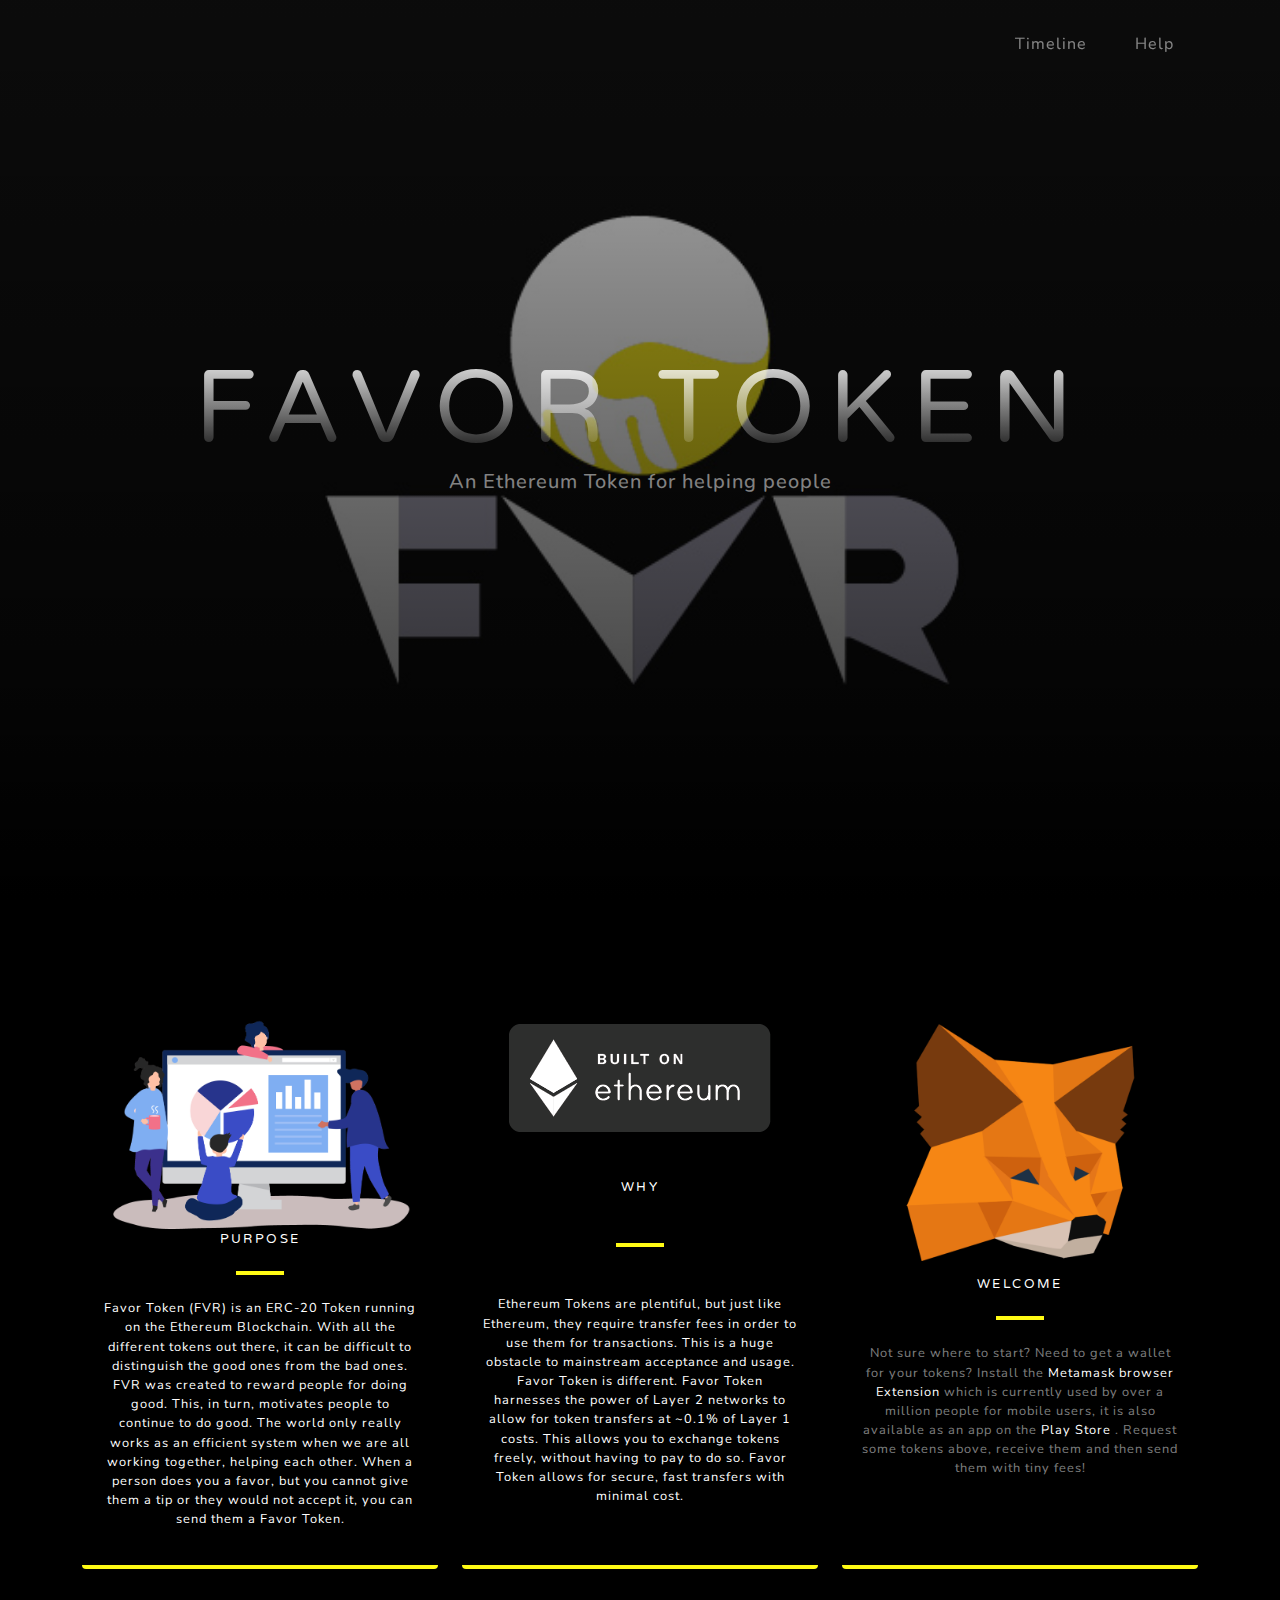
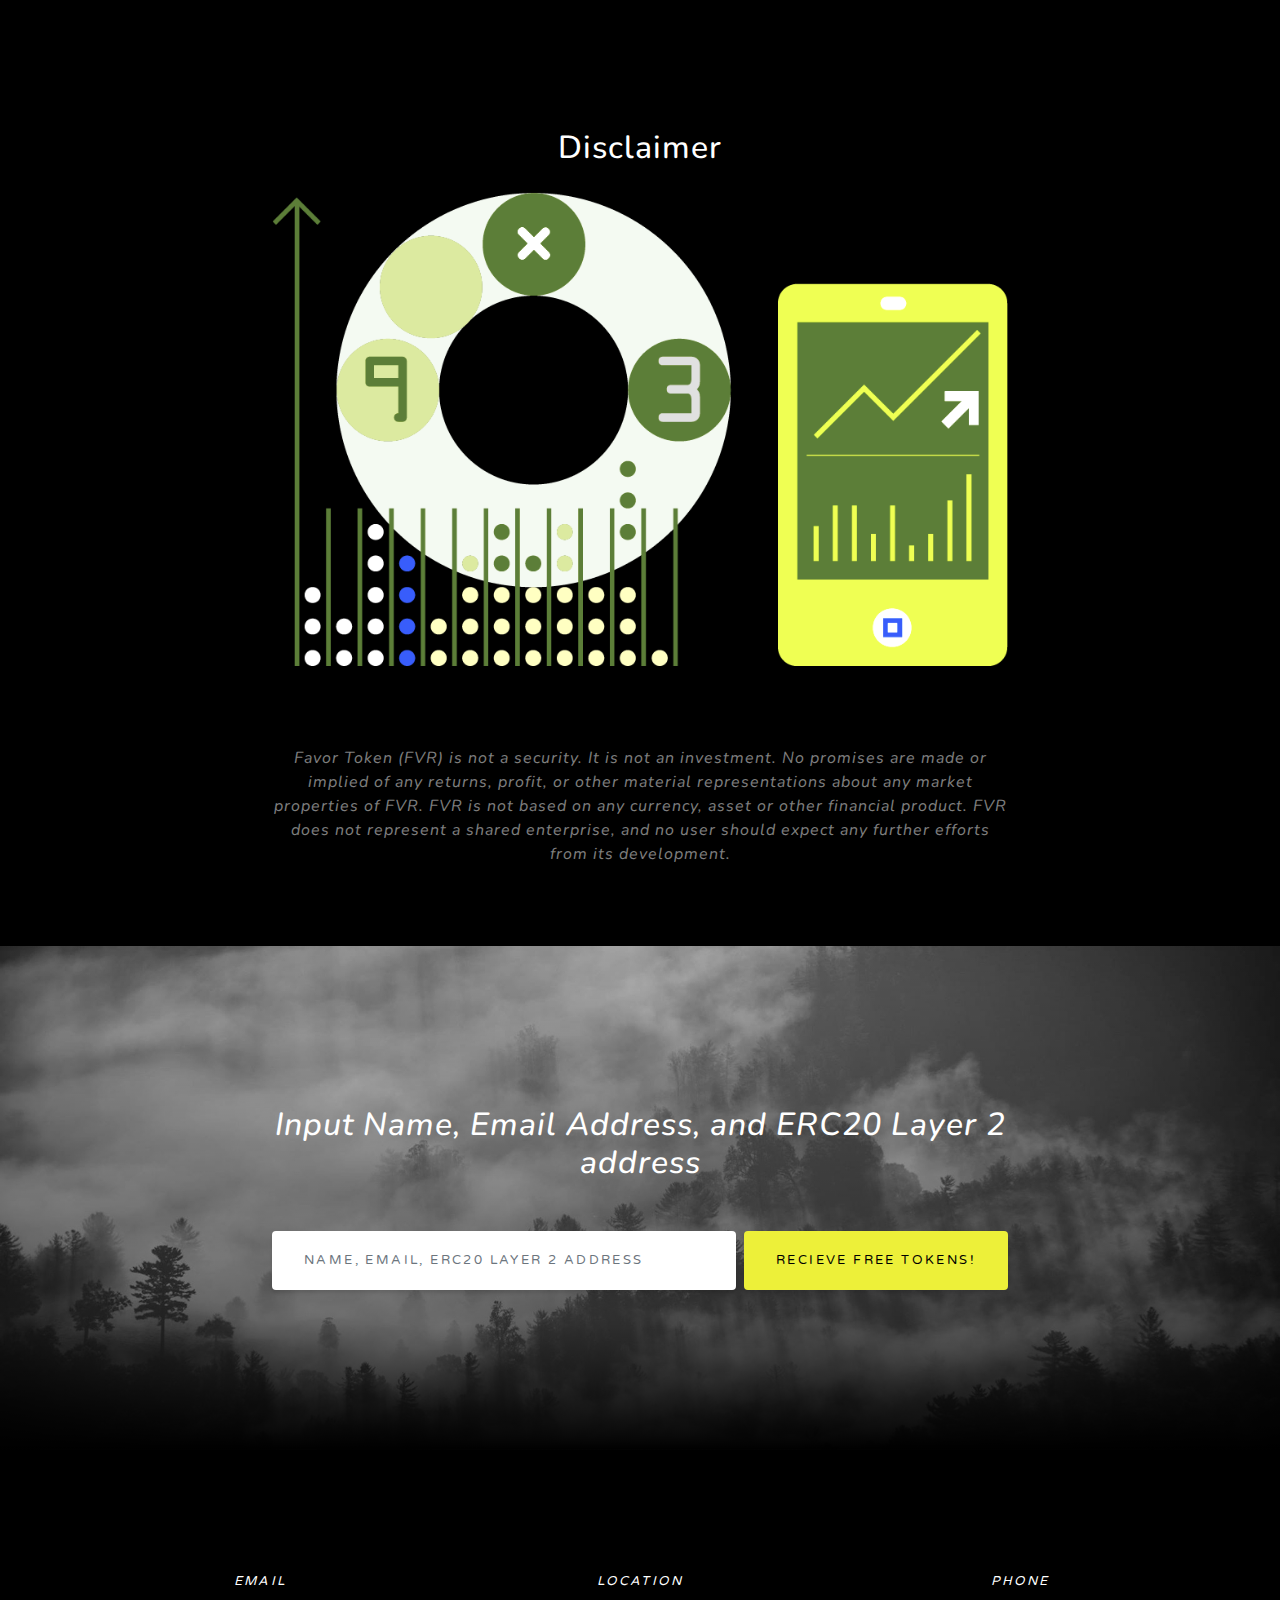
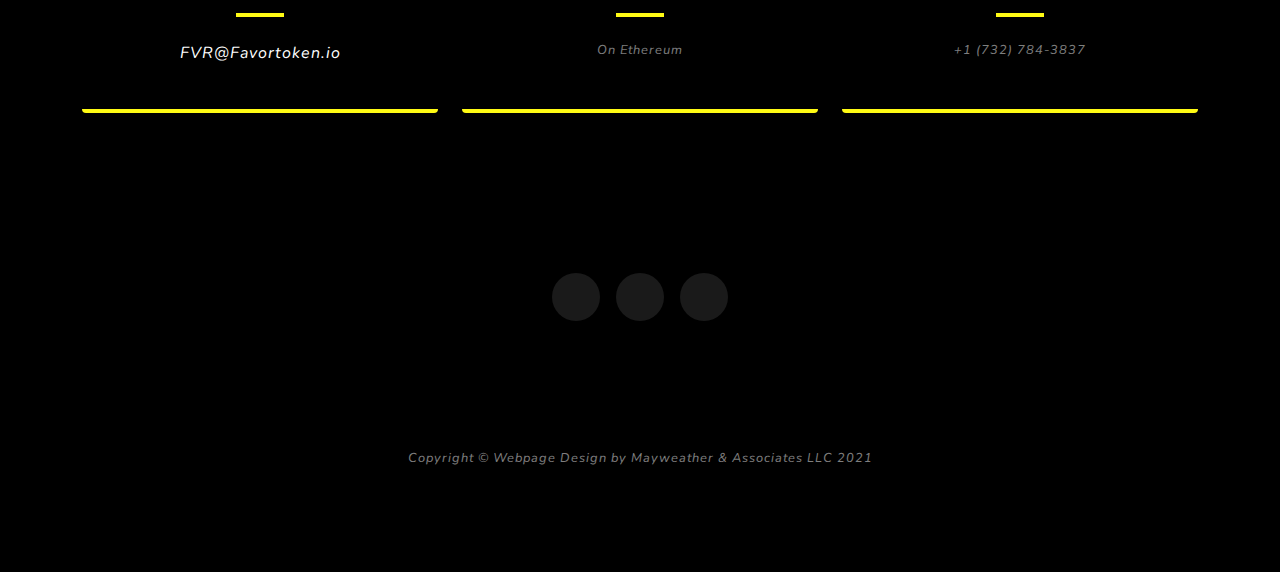
==== index.html @ 558a30d9 "Add files via upload" ====
<!DOCTYPE html>
<html lang="en">
    <head>
        <meta charset="utf-8" />
        <meta name="viewport" content="width=device-width, initial-scale=1, shrink-to-fit=no" />
        <meta name="description" content="" />
        <meta name="author" content="" />
        <title> Favor Token</title>
        <link rel="icon" type="image/x-icon" href="../pics/pics/fvr.jpg" />
        <!-- Font Awesome icons (free version)-->
        <script src="https://use.fontawesome.com/releases/v5.13.0/js/all.js" crossorigin="anonymous"></script>
        <!-- Google fonts-->
        <link href="https://fonts.googleapis.com/css?family=Varela+Round" rel="stylesheet" />
        <link href="https://fonts.googleapis.com/css?family=Nunito:200,200i,300,300i,400,400i,600,600i,700,700i,800,800i,900,900i" rel="stylesheet" />
        <!-- Core theme CSS (includes Bootstrap)-->
        <link href="css/styles.css" rel="stylesheet" />
    
    </head>
    <body id="page-top">
        <!-- Navigation-->
        <nav class="navbar navbar-expand-lg navbar-dark fixed-top" id="mainNav">
            <div class="container">
                <a class="navbar-brand js-scroll-trigger" href="#page-top"><link rel="icon" type="image/x-icon" href="../pics/pic/fvr.jpg" /></a>
                <button class="navbar-toggler navbar-toggler-right" type="button" data-toggle="collapse" data-target="#navbarResponsive" aria-controls="navbarResponsive" aria-expanded="false" aria-label="Toggle navigation">
                    Menu
                    <i class="fas fa-bars"></i>
                </button>
                <div class="collapse navbar-collapse" id="navbarResponsive">
                    <ul class="navbar-nav ml-auto">
                        
                        <li class="nav-item"><a class="nav-link js-scroll-trigger" href="pages/timeline.html">Timeline</a></li>
                        <li class="nav-item"><a class="nav-link js-scroll-trigger" href="pages/About.html">Help</a></li>
                        
                    </ul>
                </div>
            </div>
        </nav>
        <!-- Masthead-->
        <header class="masthead">
            
            <div class="container d-flex h-100 align-items-center">
                  <div class="mx-auto text-center">
                    <h1 class="mx-auto my-0 text-uppercase">Favor Token
                     </h1>
                    <h2 class="text-white-50 mx-auto mt-2 mb-5"> An Ethereum Token for helping people
 </h2>
                    <!--a class="btn btn-primary js-scroll-trigger" href="#about">Get Started</a-->
                </div>
            </div>

            
        </header>

        <!-- About-->
        
<section class="contact-section bg-black">
            <div class="container">
                <div class="row">
                    <div class="col-md-4 mb-3 mb-md-0">
                        <div class="card py-3 h-100 bg-black ">
                            <div class="card-body text-center">
                                <i ><img class="img-fluid" src="pages/assets/img/purpose.png" alt="" /></i>
                                <h4 class="text-white text-uppercase m-0">Purpose</h4>
                                <hr class="my-4 " />
                                <div class="small text-yellow-50"><a href="#!"> Favor Token (FVR) is an ERC-20 Token running on the Ethereum Blockchain. With all the different tokens out there, it can be difficult to distinguish the good ones from the bad ones. FVR was created to reward people for doing good. This, in turn, motivates people to continue to do good. The world only really works as an efficient system when we are all working together, helping each other. When a person does you a favor, but you cannot give them a tip or they would not accept it, you can send them a
Favor Token.</a></div>
                            </div>
                        </div>
                    </div>
                    <div class="col-md-4 mb-3 mb-md-0">
                        <div class="card py-4 h-100 bg-black ">
                            <div class="card-body text-center">
                                <i ><img class="img-fluid" src="pages/assets/img/eth.png" alt="" /></i>
                                <h4 class="text-white text-uppercase m-5">Why</h4>
                                <hr class="my-5 " />
                                <div class="small text-white-50"><a href="#!"> Ethereum Tokens are plentiful, but just like Ethereum, they require transfer fees in order to use them for transactions. This is a huge obstacle to mainstream acceptance and usage. Favor Token is different. Favor Token harnesses the power of Layer 2 networks to allow for token transfers at ~0.1% of Layer 1 costs. This allows you to exchange tokens freely, without having to pay to do so. Favor Token allows for secure, fast transfers with minimal cost.</a></div>
                            </div>
                        </div>
                    </div>
                      <div class="col-md-4 mb-3 mb-md-0">
                        <div class="card py-4 h-100 bg-black ">
                            <div class="card-body text-center">
                                <i ><img class="img-fluid" src="pages/assets/img/meta.png" alt="" /></i>
                                <h4 class="text-white text-uppercase m-3">Welcome</h4>
                                <hr class="my-4 " />
                                <div class="small text-white-50"> 
                                Not sure where to start? Need to get a wallet for your tokens? Install the <a href="https://chrome.google.com/webstore/detail/metamask/nkbihfbeogaeaoehlefnkodbefgpgknn?hl=en"> Metamask browser Extension </a>  which is currently used by over a million people for mobile users, it is also available as an app on the <a href= "https://play.google.com/store/apps/details?id=io.metamask"> Play Store </a>. Request some tokens above, receive them and then send them with tiny fees!   
                                </a></div>
                            </div>
                        </div>
                    </div>

</section>
        <section class="about-section text-center bg-black" id="about">
            <div class="container">
                <div class="row">
                    <div class="col-lg-8 mx-auto">
                        <!--h2 class="text-white mb-4">Purpose</h2>
                        <img class="img-fluid" src="../assets/img/purpose.png" alt="" />
                            <!--Model Viewer 
                        model-viewer src="assets/img/Astronaut.gltf" alt="A 3D model of an astronaut" auto-rotate camera-controls></model-viewer>

                        <p class="text-white-50">
                        
                            <h1 class="text-white-50"></h1>
  <p class="text-white-50">                          
Favor Token (FVR) is an ERC-20 Token running on the Ethereum Blockchain. With all the different tokens out there, it can be difficult to distinguish the good ones from the bad ones. FVR was created to reward people for doing good. This, in turn, motivates people to continue to do good. The world only really works as an efficient system when we are all working together, helping each other. When a person does you a favor, but you cannot give them a tip or they would not accept it, you can send them a
Favor Token.
</p>
<h2 class="text-white mb-4">WHY?</h2>
<p class="text-white-50">
Ethereum Tokens are plentiful, but just like Ethereum, they require transfer fees in order to use them for transactions. This is a huge obstacle to mainstream acceptance and usage. Favor Token is different. Favor Token harnesses the power of Layer 2 networks to allow for token transfers at ~0.1% of Layer 1 costs. This allows you to exchange tokens freely, without having to pay to do so. Favor Token allows for secure, fast transfers with minimal cost.


                            
                        </p-->
                        <h2 class="text-white mb-4">Disclaimer</h2>
                        <i ><img class="img-fluid" src="pages/assets/img/legal.png" alt="" />
                            <!--Model Viewer 
                        model-viewer src="assets/img/Astronaut.gltf" alt="A 3D model of an astronaut" auto-rotate camera-controls></model-viewer-->

                        <p class="text-white-50">
                        
                            <h1 class="text-white-50"></h1>
  <p class="text-white-50">                          
Favor Token (FVR) is not a security. It is not an investment. No promises are made or implied of any returns, profit, or other material representations about any market properties of FVR. FVR is not based on any currency, asset or other financial product. FVR does not represent a shared enterprise, and no user should expect any further efforts from its development.
    
</p>

</p>
                        <!--h2 class="text-white mb-4">WELCOME</h2>
                        <img class="img-fluid" src="../assets/img/meta.png" alt="" />
                            <!--Model Viewer 
                        model-viewer src="assets/img/Astronaut.gltf" alt="A 3D model of an astronaut" auto-rotate camera-controls></model-viewer
                        <p class="text-white-50">
                        
                            <h1 class="text-white-50"></h1>
  <p class="text-white-50">                          
Not sure where to start? Need to get a wallet for your tokens? Install the Metamask browser Extension which is currently used by over a million people.



For mobile users, it is also available as an app on the Play Store



Request some tokens above, receive them and then send them with tiny fees!    
</p-->
                    </div>
                </div>
                
            </div>
         
        







        <!-- Signup-->
        <section class="signup-section bg-black" id="signup">
            <div class="container">
                <div class="row">
                    <div class="col-md-10 col-lg-8 mx-auto text-center">
                        <i class="far fa-paper-plane fa-2x mb-2 text-white"></i>
                        <h2 class="text-white mb-5">Input Name, Email Address, and ERC20 Layer 2 address</h2>
                        <form class="form-inline d-flex">
                            <input class="form-control flex-fill mr-0 mr-sm-2 mb-4 mb-sm-0" id="inputEmail" type="email" placeholder="Name, Email, ERC20 Layer 2 Address" />
                            <button class="btn btn-primary mx-auto" type="submit">Recieve free tokens!</button>
                        </form>
                    </div>
                </div>
            </div>
        </section>
        <!-- Contact-->
        <section class="contact-section bg-black">
            <div class="container">
                <div class="row">
                    <div class="col-md-4 mb-3 mb-md-0">
                        <div class="card py-4 h-100 bg-black ">
                            <div class="card-body text-center">
                                <i class="fas fa-envelope text-white mb-2"></i>
                                <h4 class="text-white text-uppercase m-0">Email</h4>
                                <hr class="my-4 " />
								<a href="mailto:fvr@favortoken.io?subject=Website">FVR@Favortoken.io</a>
                            </div>
                        </div>
                    </div>
                    <div class="col-md-4 mb-3 mb-md-0">
                        <div class="card py-4 h-100 bg-black">
                            <div class="card-body text-center">
                                <i class="fas fa-map text-white mb-2 "></i>
                                <h4 class="text-white text-uppercase m-0">Location</h4>
                                <hr class="my-4" />
                                <div class="small text-white-50">On Ethereum</div>
                            </div>
                        </div>
                    </div>
                    <div class="col-md-4 mb-3 mb-md-0">
                        <div class="card py-4 h-100 bg-black">
                            <div class="card-body text-center">
                                <i class="fas fa-mobile-alt text-white mb-2"></i>
                                <h4 class="text-white text-uppercase m-0">Phone</h4>
                                <hr class=" my-4" />
                                <div class="small text-white-50">


                                +1 (732) 784-3837
</div>
                            </div>
                        </div>
                    </div>
        </section>
        <!-- Contact-->
        <section class="contact-section bg-black">
            
                 
                    <!--div class="col-md-4 mb-3 mb-md-0">
                        <div class="card py-4 h-100">
                            <div class="card-body text-center">
                                <i class="fas fa-envelope text-primary mb-2"></i>
                                <h4 class="text-uppercase m-0">Email</h4>
                                <hr class="my-4" />
                                <div class="small text-black-50"><a href="#!">hello@yourdomain.com</a></div>
                            </div>
                        </div>
                    </div>
                    <div class="col-md-4 mb-3 mb-md-0">
                        <div class="card py-4 h-100">
                            <div class="card-body text-center">
                                <i class="fas fa-mobile-alt text-primary mb-2"></i>
                                <h4 class="text-uppercase m-0">Phone</h4>
                                <hr class="my-4" />
                                <div class="small text-black-50">+1 (555) 902-8832</div>
                            </div>
                        </div>
                    </div>
                </div-->
                <div class="social d-flex justify-content-center bg-black">
                   <a class="mx-2" href='https://twitter.com/actconvenient'><i class="fab fa-twitter"></i></a>
                   <a class="mx-2" href='https://www.linkedin.com/in/jp-patrick-51049982/'><i class="fab fa-linkedin"></i>
                   <a class="mx-2" href='https://www.facebook.com/actuallyconvenient/'><i class="fab fa-facebook"></i>

                </div>
             </section>
        <!-- Footer-->
        
        <footer class="footer bg-black small text-center text-white-50"><div class="container"><img class="img-fluid" src="assets/img/invspecie.png" alt="" />Copyright © Webpage Design by Mayweather & Associates LLC 2021</div></footer>
        <!-- Bootstrap core JS-->
        <script src="https://cdnjs.cloudflare.com/ajax/libs/jquery/3.5.1/jquery.min.js"></script>
        <script src="https://stackpath.bootstrapcdn.com/bootstrap/4.5.0/js/bootstrap.bundle.min.js"></script>
        <!-- Third party plugin JS-->
        <script src="https://cdnjs.cloudflare.com/ajax/libs/jquery-easing/1.4.1/jquery.easing.min.js"></script>
        <!-- Core theme JS-->
        <script src="js/scripts.js"></script>
    </body>
</html>
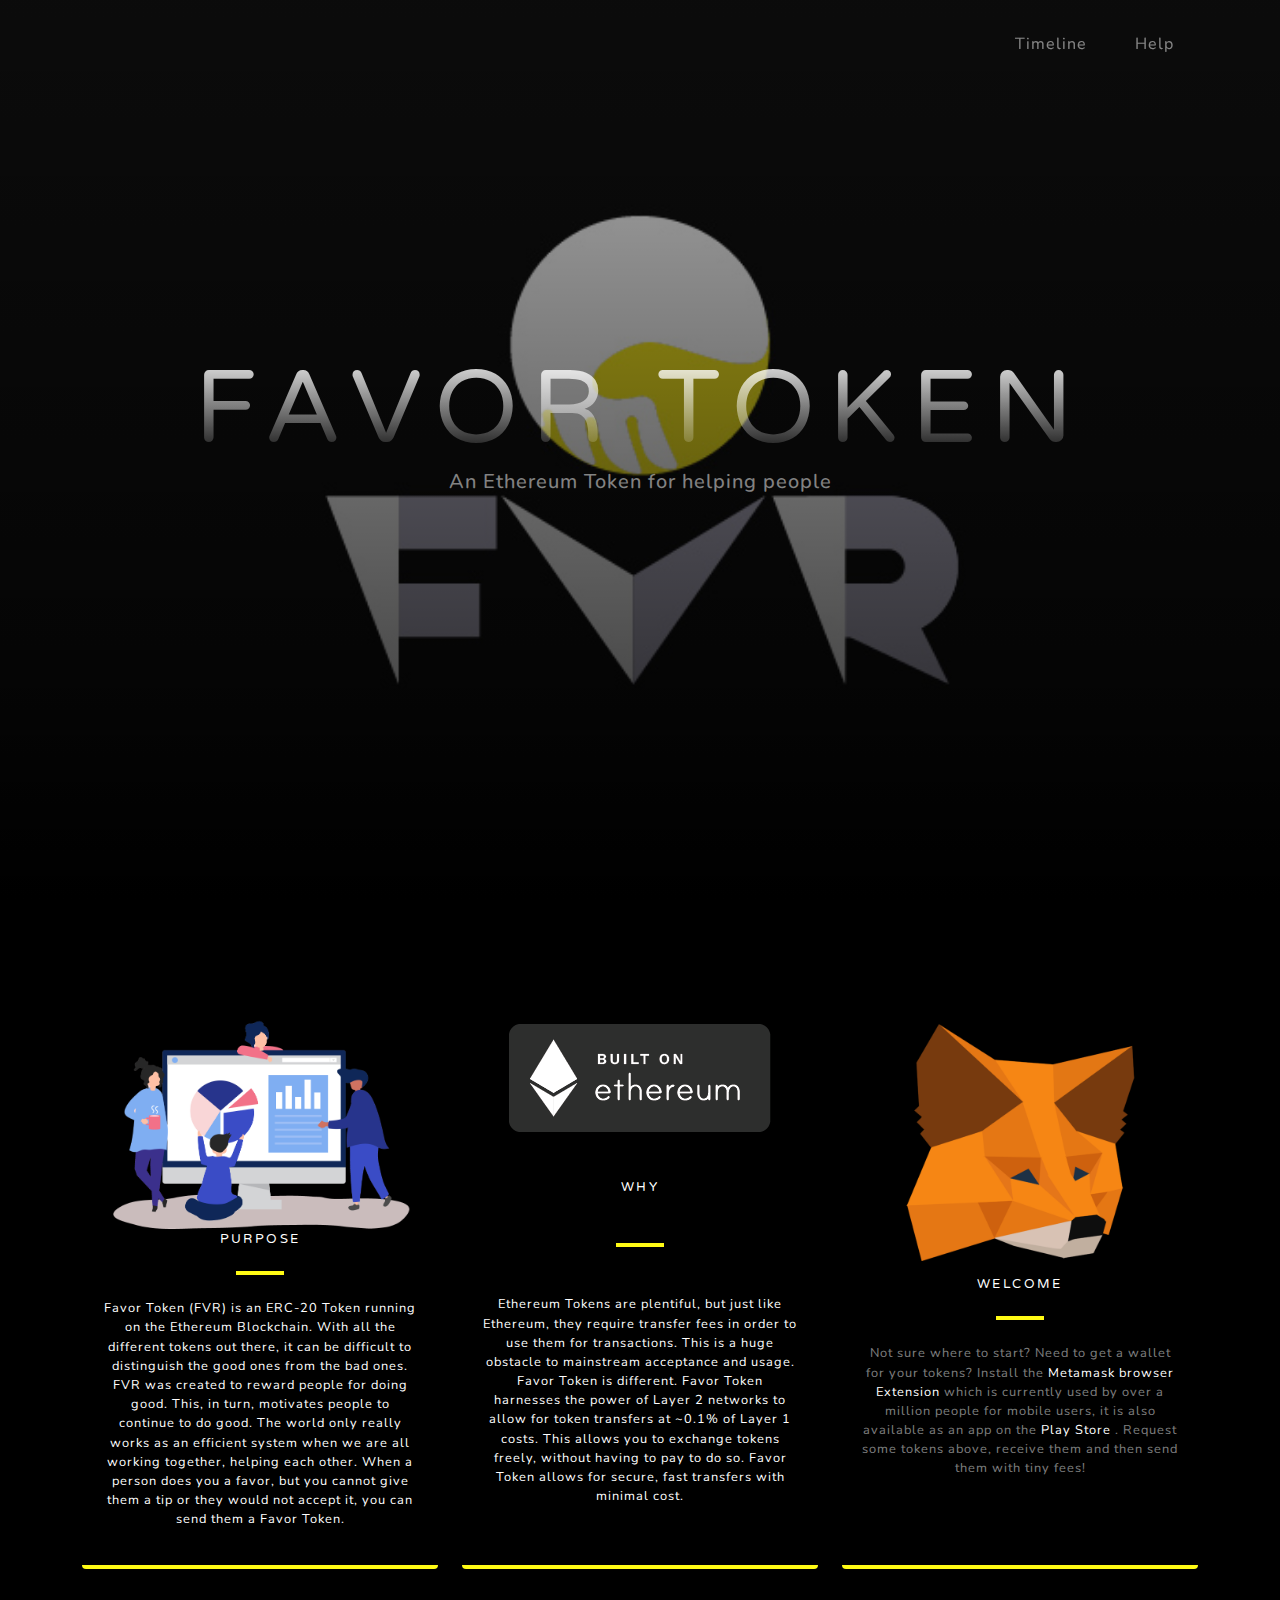
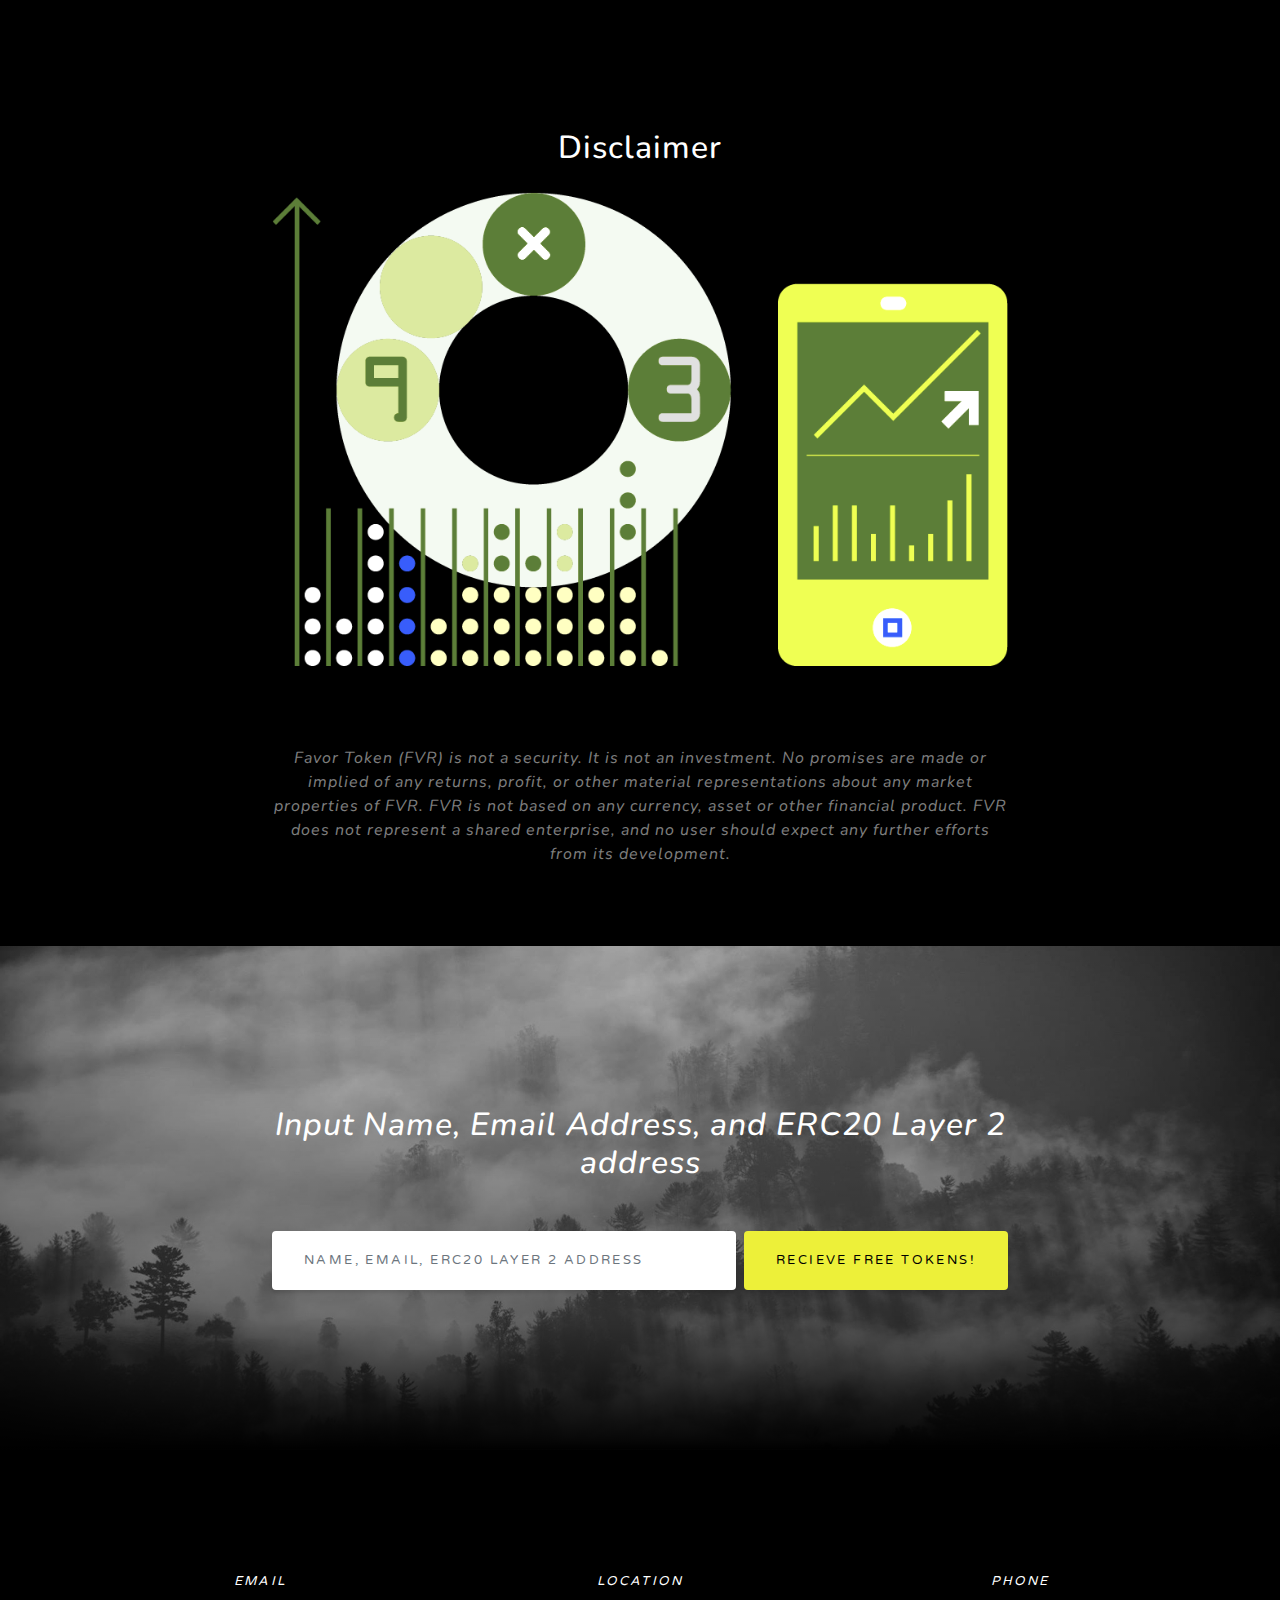
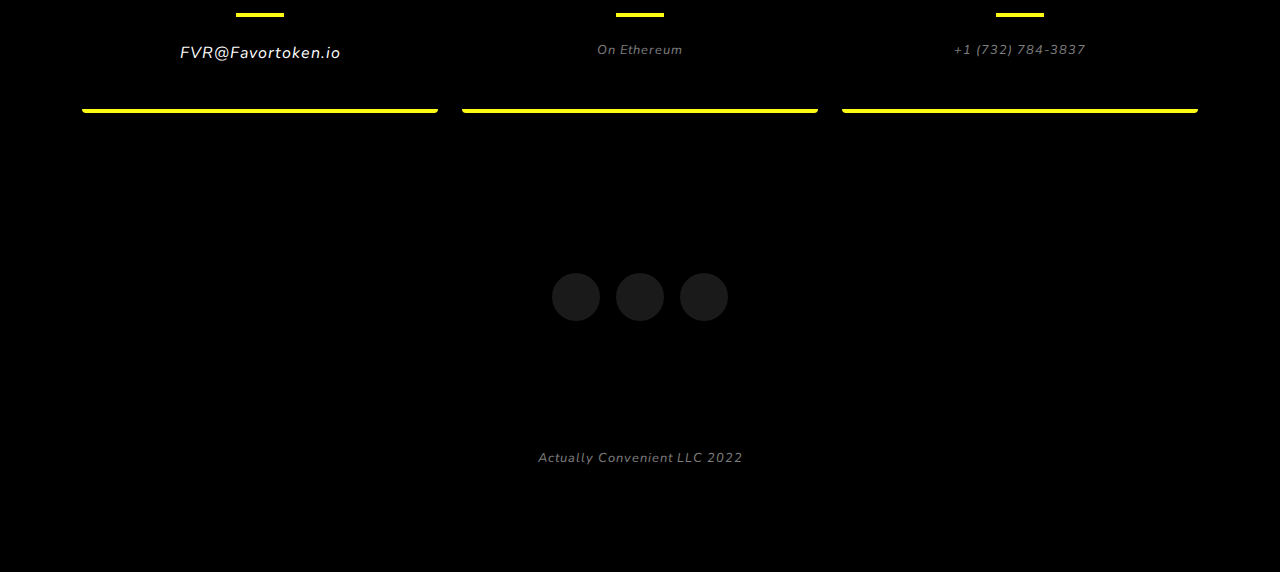
==== commit bd9ef155: "Update index.html" ====
--- a/index.html
+++ b/index.html
@@ -247,7 +247,7 @@
              </section>
         <!-- Footer-->
         
-        <footer class="footer bg-black small text-center text-white-50"><div class="container"><img class="img-fluid" src="assets/img/invspecie.png" alt="" />Copyright © Webpage Design by Mayweather & Associates LLC 2021</div></footer>
+        <footer class="footer bg-black small text-center text-white-50"><div class="container"><img class="img-fluid" src="assets/img/invspecie.png" alt="" />Actually Convenient LLC 2022</div></footer>
         <!-- Bootstrap core JS-->
         <script src="https://cdnjs.cloudflare.com/ajax/libs/jquery/3.5.1/jquery.min.js"></script>
         <script src="https://stackpath.bootstrapcdn.com/bootstrap/4.5.0/js/bootstrap.bundle.min.js"></script>
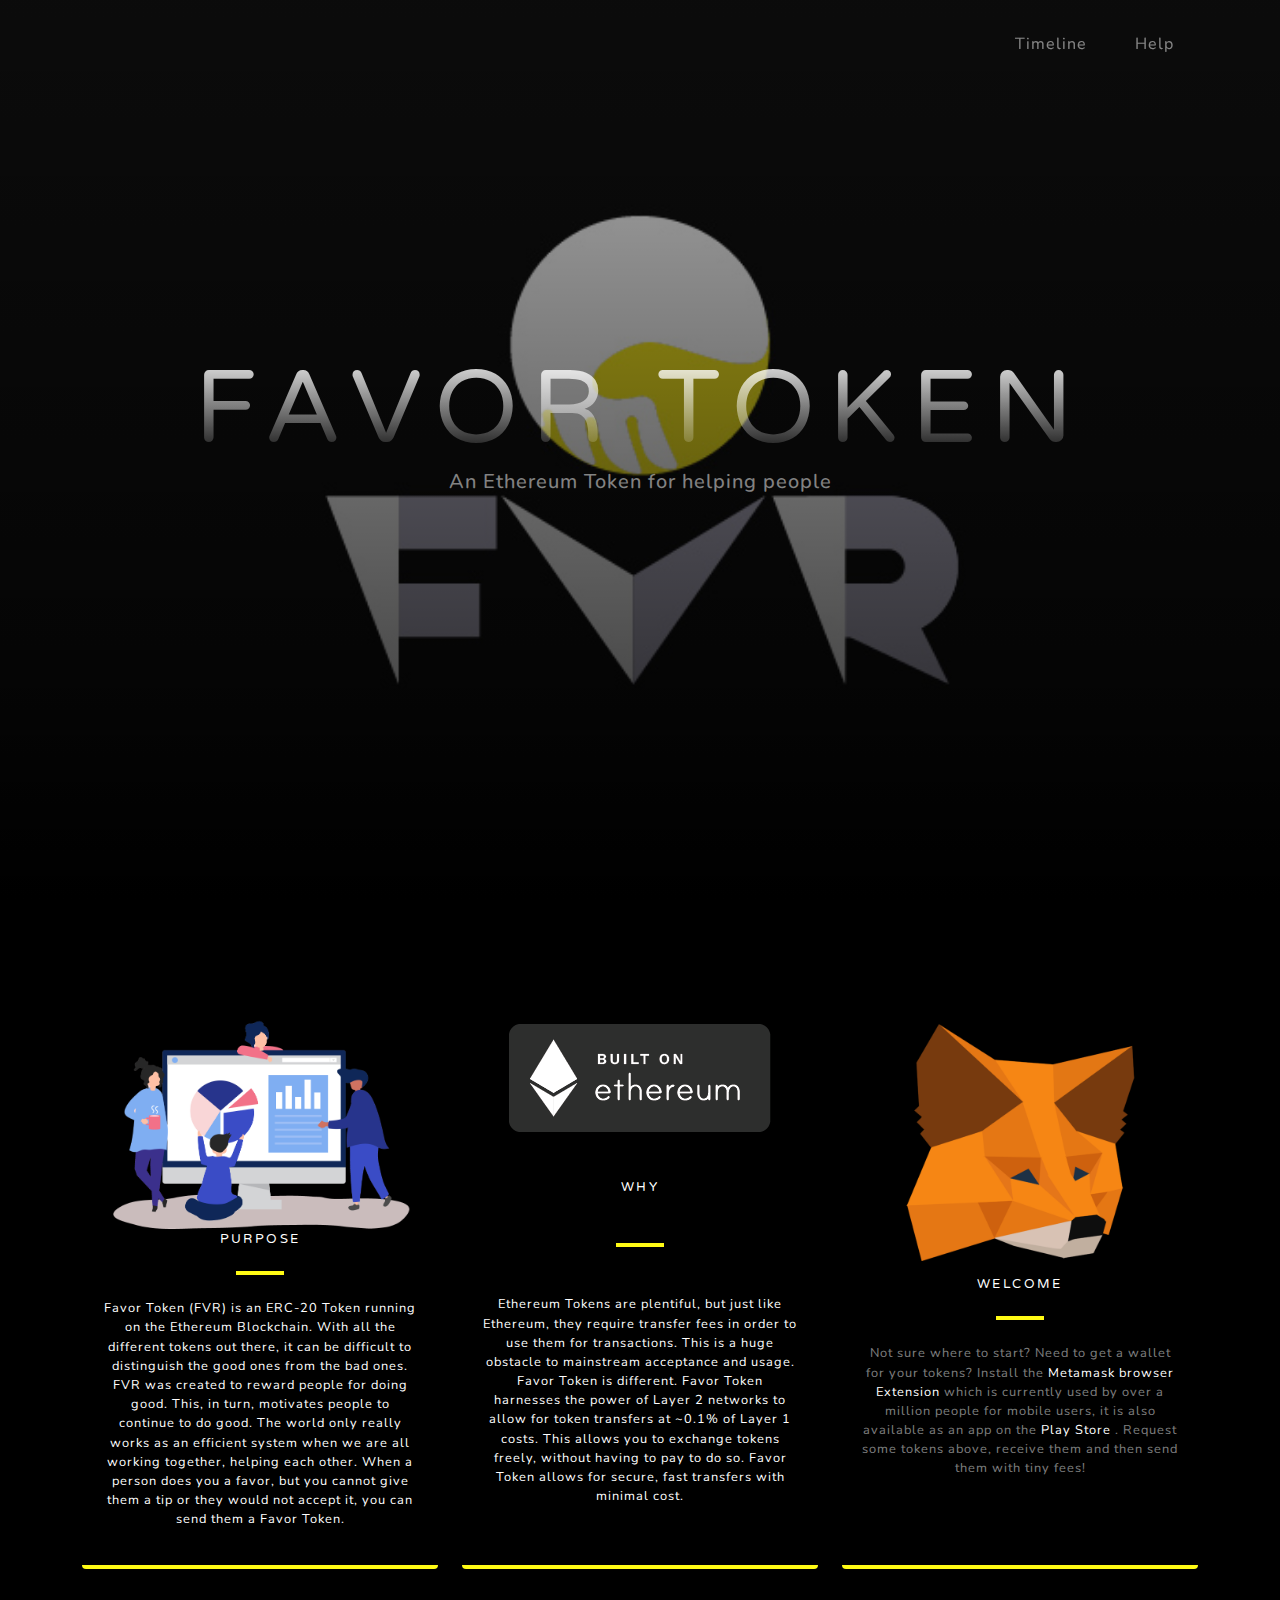
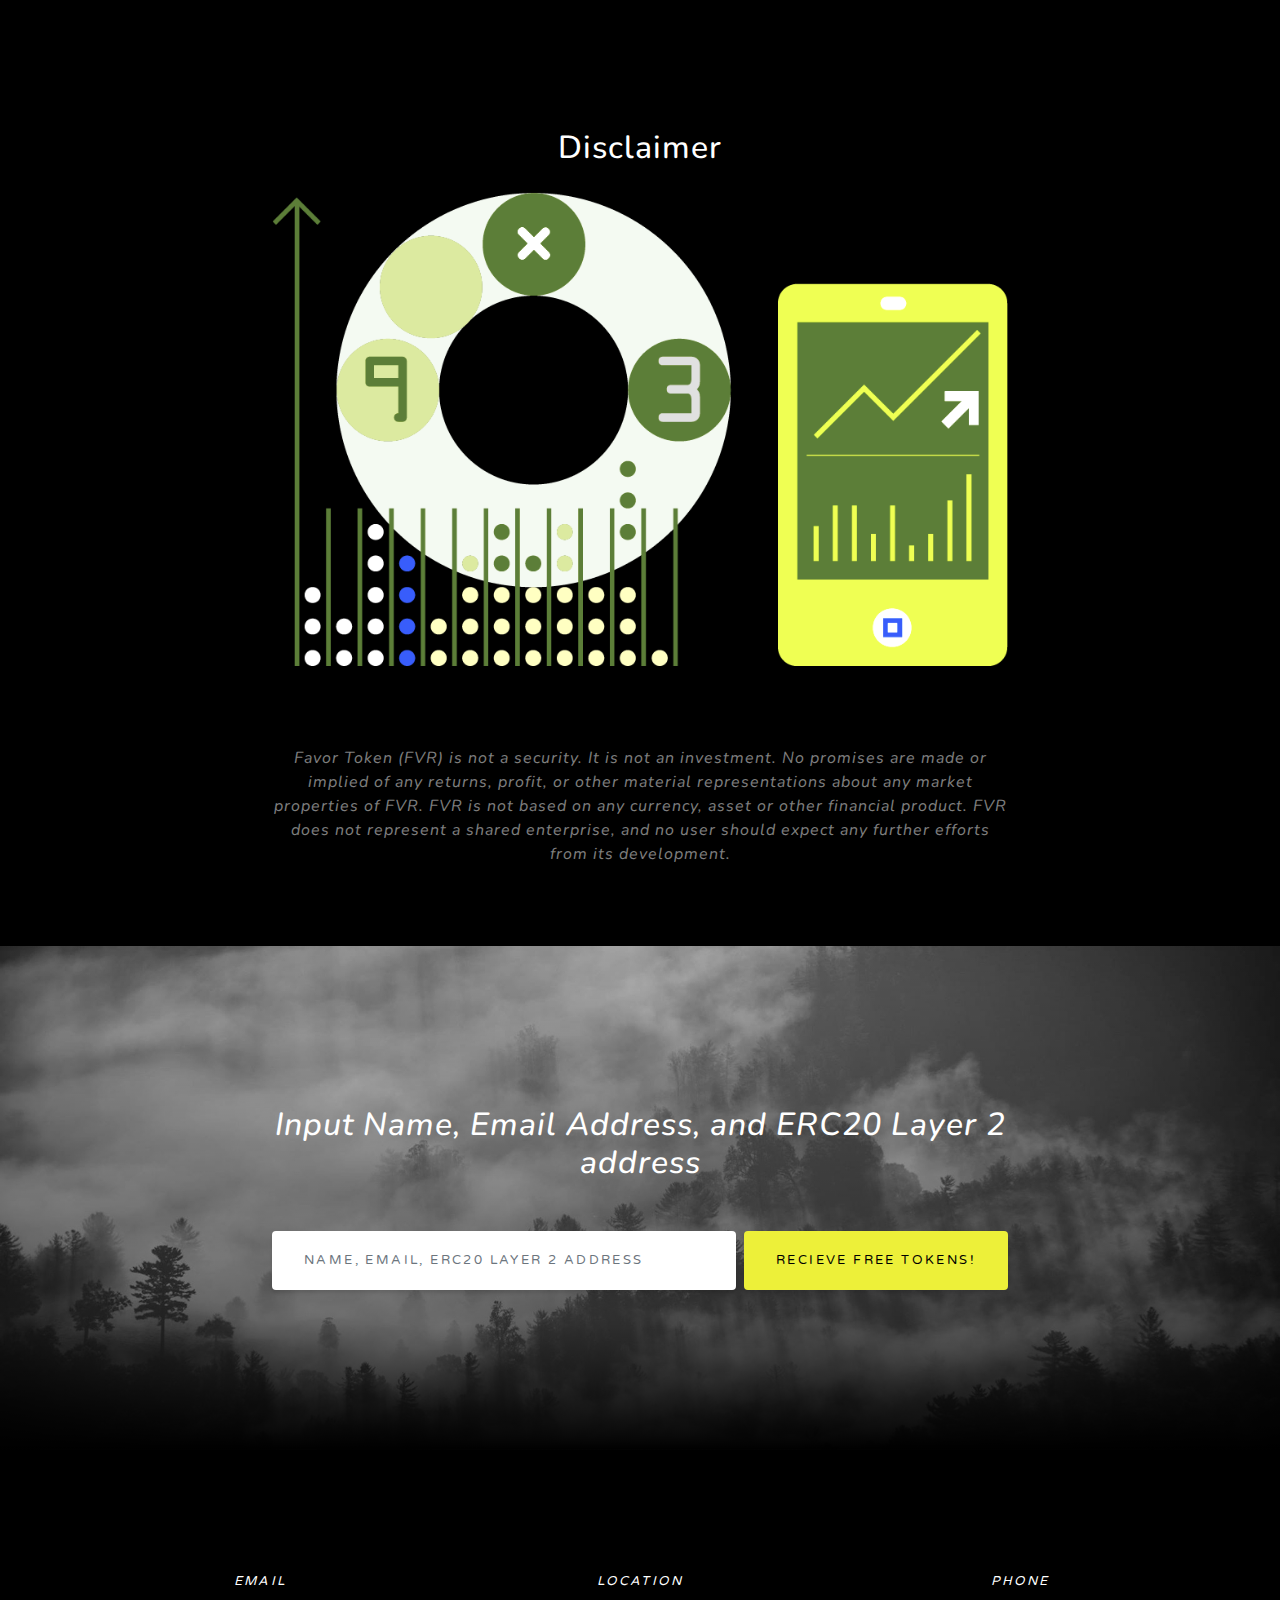
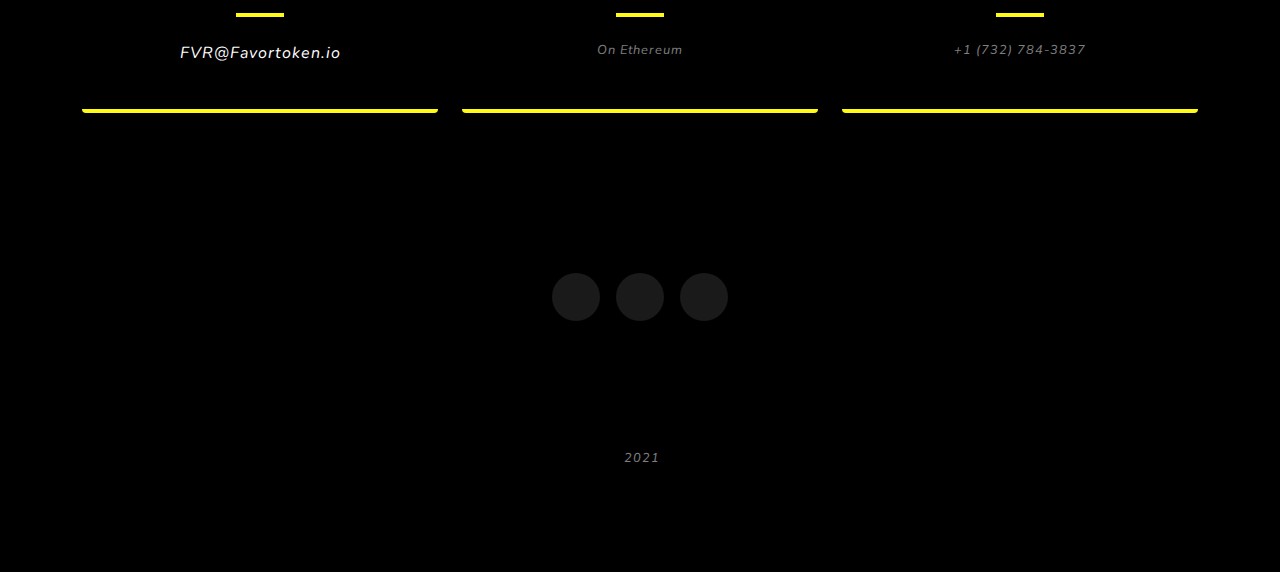
==== commit f700202e: "Update index.html" ====
--- a/index.html
+++ b/index.html
@@ -247,7 +247,7 @@
              </section>
         <!-- Footer-->
         
-        <footer class="footer bg-black small text-center text-white-50"><div class="container"><img class="img-fluid" src="assets/img/invspecie.png" alt="" />Actually Convenient LLC 2022</div></footer>
+        <footer class="footer bg-black small text-center text-white-50"><div class="container"><img class="img-fluid" src="assets/img/invspecie.png" alt="" /> 2021</div></footer>
         <!-- Bootstrap core JS-->
         <script src="https://cdnjs.cloudflare.com/ajax/libs/jquery/3.5.1/jquery.min.js"></script>
         <script src="https://stackpath.bootstrapcdn.com/bootstrap/4.5.0/js/bootstrap.bundle.min.js"></script>
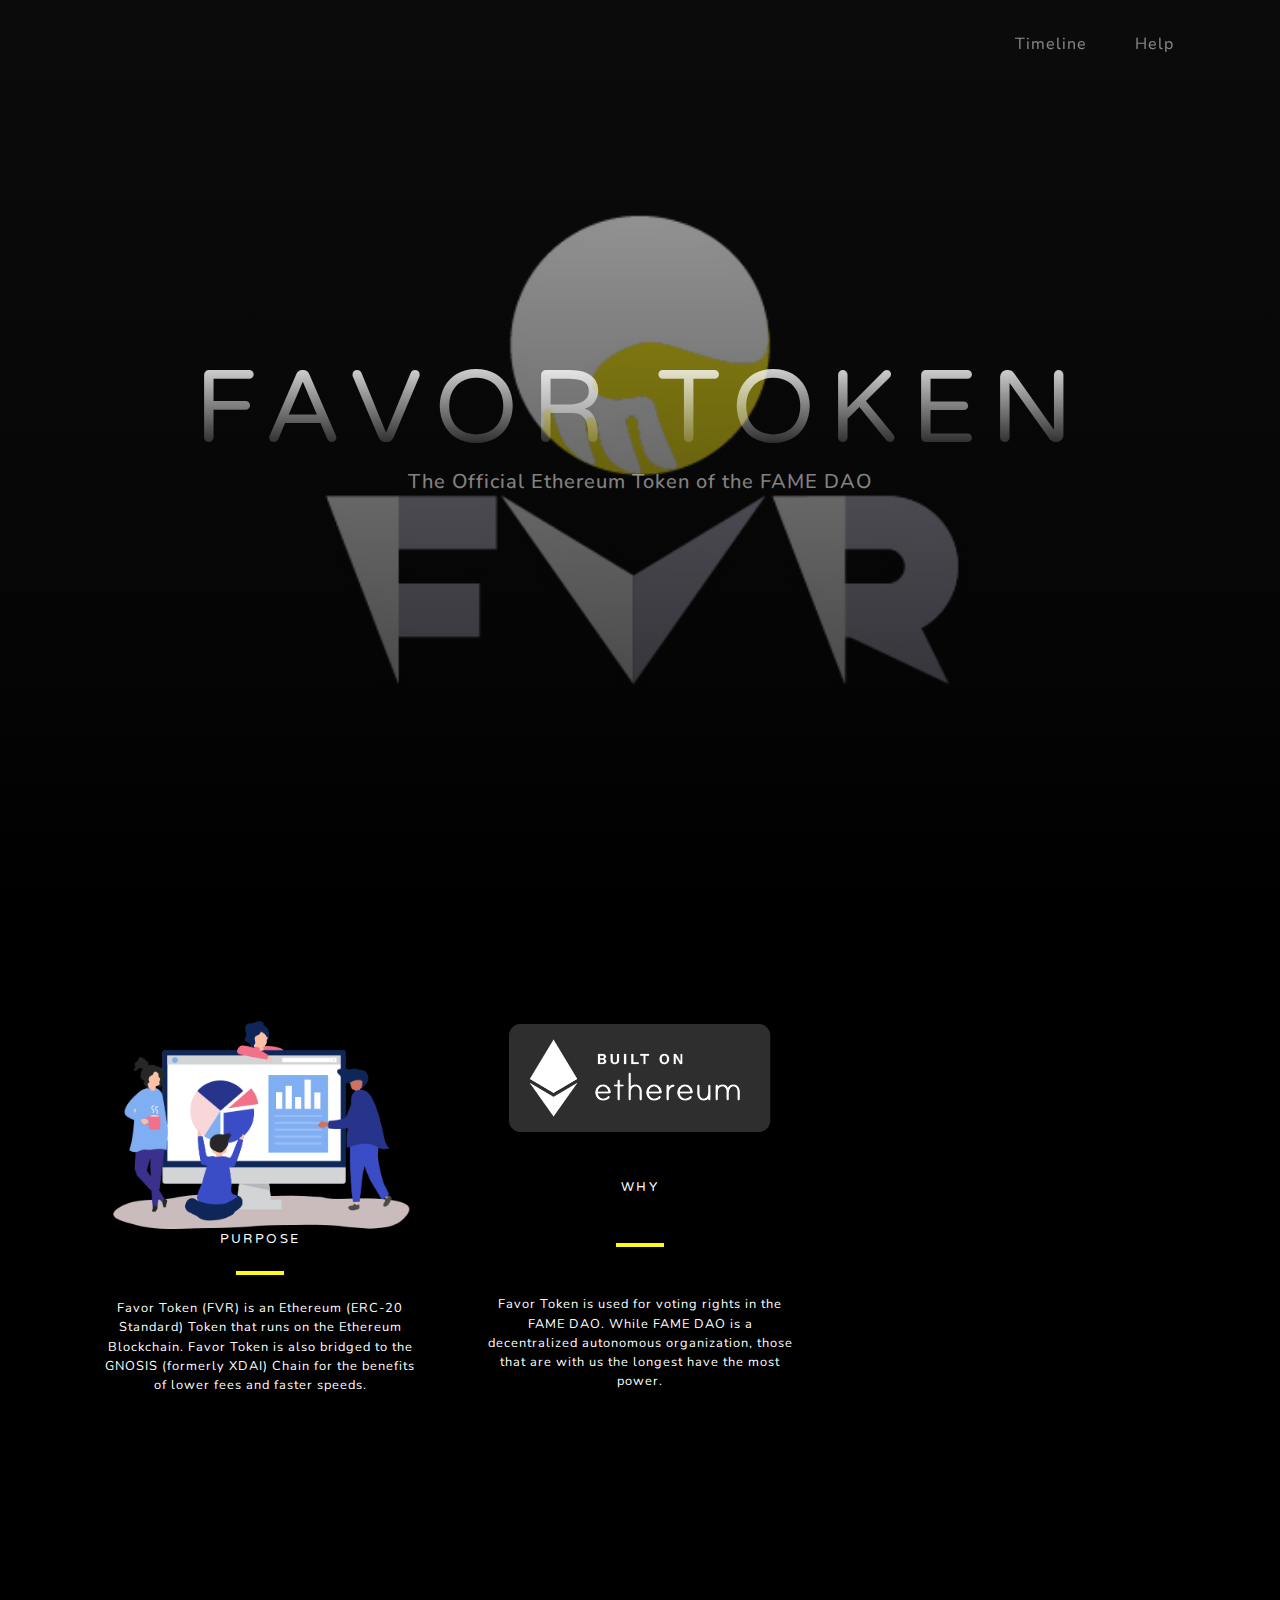
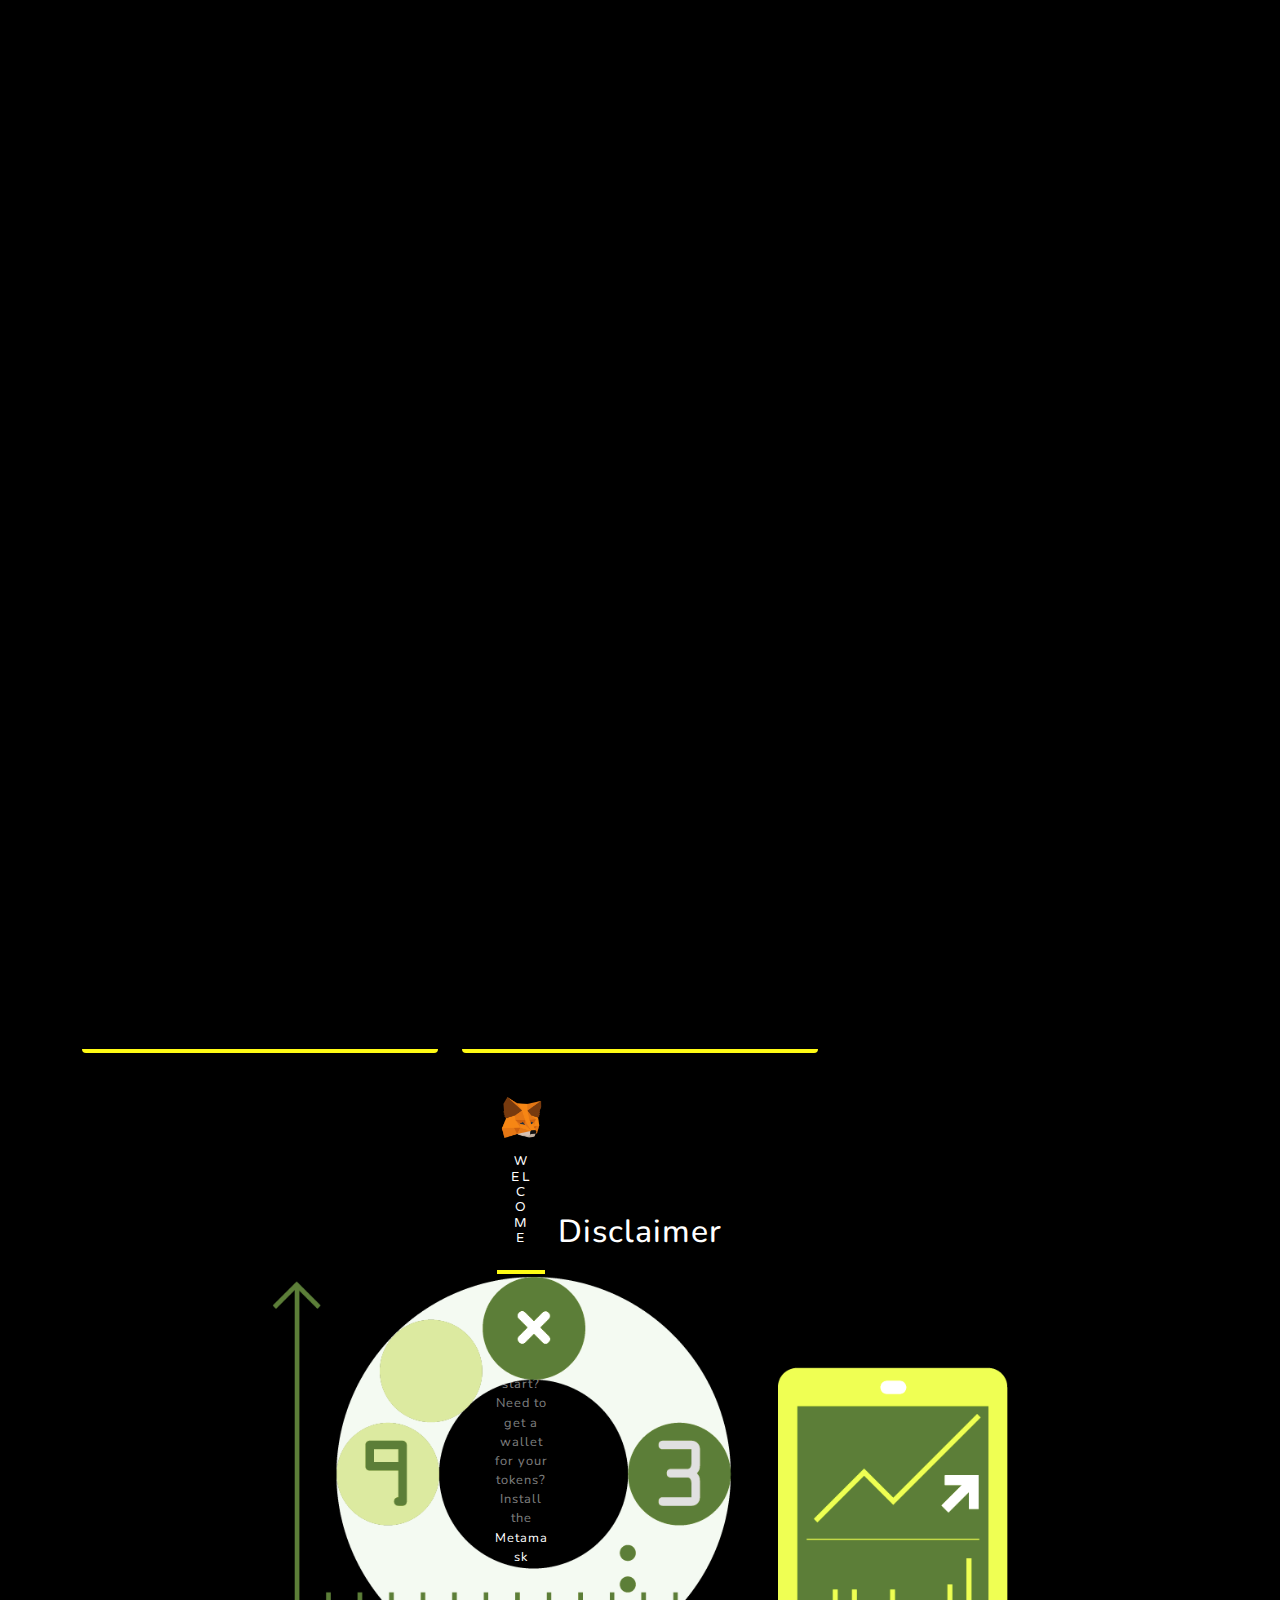
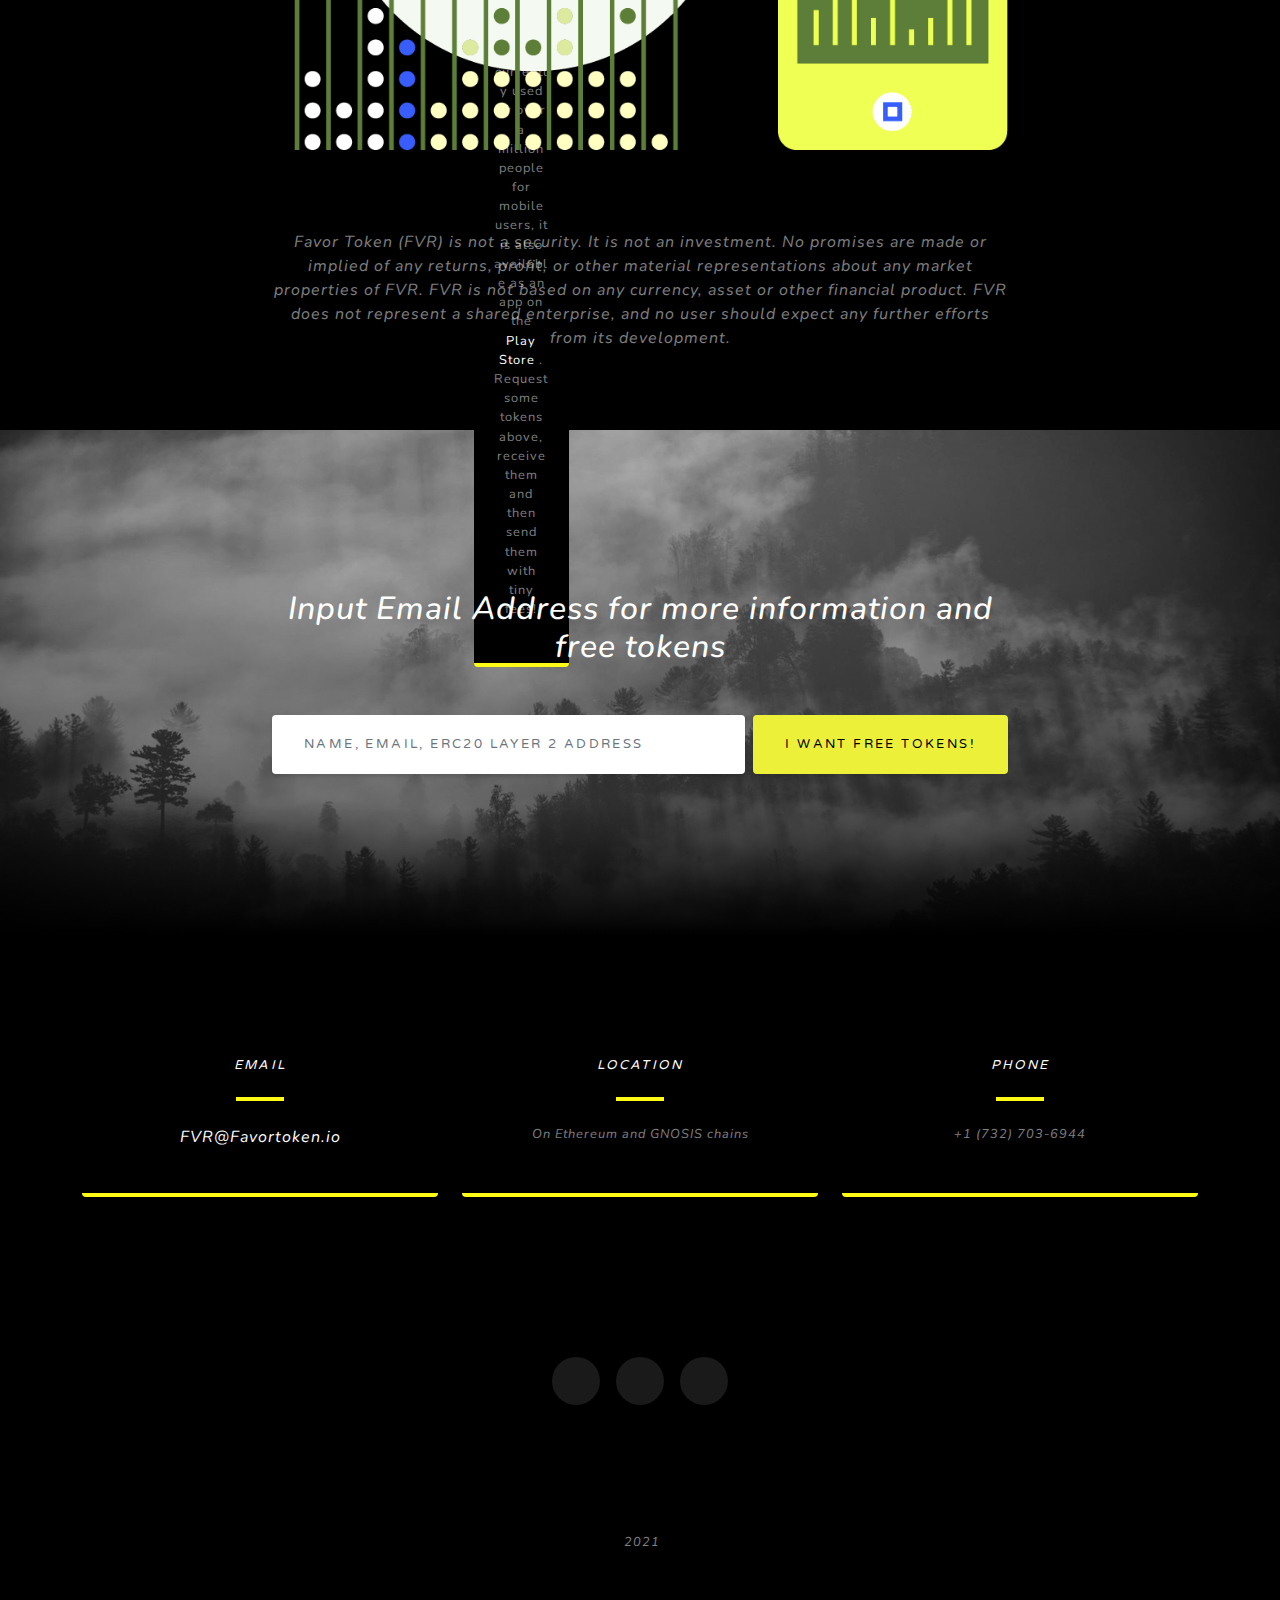
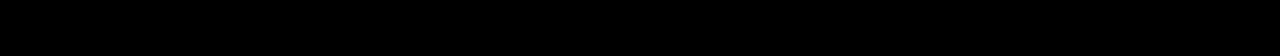
==== commit ea99b8fa: "Update index.html" ====
--- a/index.html
+++ b/index.html
@@ -42,7 +42,7 @@
                   <div class="mx-auto text-center">
                     <h1 class="mx-auto my-0 text-uppercase">Favor Token
                      </h1>
-                    <h2 class="text-white-50 mx-auto mt-2 mb-5"> An Ethereum Token for helping people
+                    <h2 class="text-white-50 mx-auto mt-2 mb-5"> The Official Ethereum Token of the FAME DAO
  </h2>
                     <!--a class="btn btn-primary js-scroll-trigger" href="#about">Get Started</a-->
                 </div>
@@ -62,10 +62,9 @@
                                 <i ><img class="img-fluid" src="pages/assets/img/purpose.png" alt="" /></i>
                                 <h4 class="text-white text-uppercase m-0">Purpose</h4>
                                 <hr class="my-4 " />
-                                <div class="small text-yellow-50"><a href="#!"> Favor Token (FVR) is an ERC-20 Token running on the Ethereum Blockchain. With all the different tokens out there, it can be difficult to distinguish the good ones from the bad ones. FVR was created to reward people for doing good. This, in turn, motivates people to continue to do good. The world only really works as an efficient system when we are all working together, helping each other. When a person does you a favor, but you cannot give them a tip or they would not accept it, you can send them a
-Favor Token.</a></div>
-                            </div>
-                        </div>
+                                <div class="small text-yellow-50"><a href="#!"> Favor Token (FVR) is an Ethereum (ERC-20 Standard) Token that runs on the Ethereum Blockchain.  Favor Token is also bridged to the GNOSIS (formerly XDAI) Chain for the benefits of lower fees and faster speeds. </a></div>
+                            </div>
+                        </div>      
                     </div>
                     <div class="col-md-4 mb-3 mb-md-0">
                         <div class="card py-4 h-100 bg-black ">
@@ -73,8 +72,7 @@
                                 <i ><img class="img-fluid" src="pages/assets/img/eth.png" alt="" /></i>
                                 <h4 class="text-white text-uppercase m-5">Why</h4>
                                 <hr class="my-5 " />
-                                <div class="small text-white-50"><a href="#!"> Ethereum Tokens are plentiful, but just like Ethereum, they require transfer fees in order to use them for transactions. This is a huge obstacle to mainstream acceptance and usage. Favor Token is different. Favor Token harnesses the power of Layer 2 networks to allow for token transfers at ~0.1% of Layer 1 costs. This allows you to exchange tokens freely, without having to pay to do so. Favor Token allows for secure, fast transfers with minimal cost.</a></div>
-                            </div>
+                                <div class="small text-white-50"><a href="#!">  Favor Token is used for voting rights in the FAME DAO.  While FAME DAO is a decentralized autonomous organization, those that are with us the longest have the most power. </a></div>
                         </div>
                     </div>
                       <div class="col-md-4 mb-3 mb-md-0">
@@ -165,10 +163,10 @@
                 <div class="row">
                     <div class="col-md-10 col-lg-8 mx-auto text-center">
                         <i class="far fa-paper-plane fa-2x mb-2 text-white"></i>
-                        <h2 class="text-white mb-5">Input Name, Email Address, and ERC20 Layer 2 address</h2>
+                        <h2 class="text-white mb-5">Input Email Address for more information and free tokens</h2>
                         <form class="form-inline d-flex">
                             <input class="form-control flex-fill mr-0 mr-sm-2 mb-4 mb-sm-0" id="inputEmail" type="email" placeholder="Name, Email, ERC20 Layer 2 Address" />
-                            <button class="btn btn-primary mx-auto" type="submit">Recieve free tokens!</button>
+                            <button class="btn btn-primary mx-auto" type="submit">I want free tokens!</button>
                         </form>
                     </div>
                 </div>
@@ -194,7 +192,7 @@
                                 <i class="fas fa-map text-white mb-2 "></i>
                                 <h4 class="text-white text-uppercase m-0">Location</h4>
                                 <hr class="my-4" />
-                                <div class="small text-white-50">On Ethereum</div>
+                                <div class="small text-white-50">On Ethereum and GNOSIS chains</div>
                             </div>
                         </div>
                     </div>
@@ -207,7 +205,7 @@
                                 <div class="small text-white-50">
 
 
-                                +1 (732) 784-3837
+                                +1 (732) 703-6944
 </div>
                             </div>
                         </div>
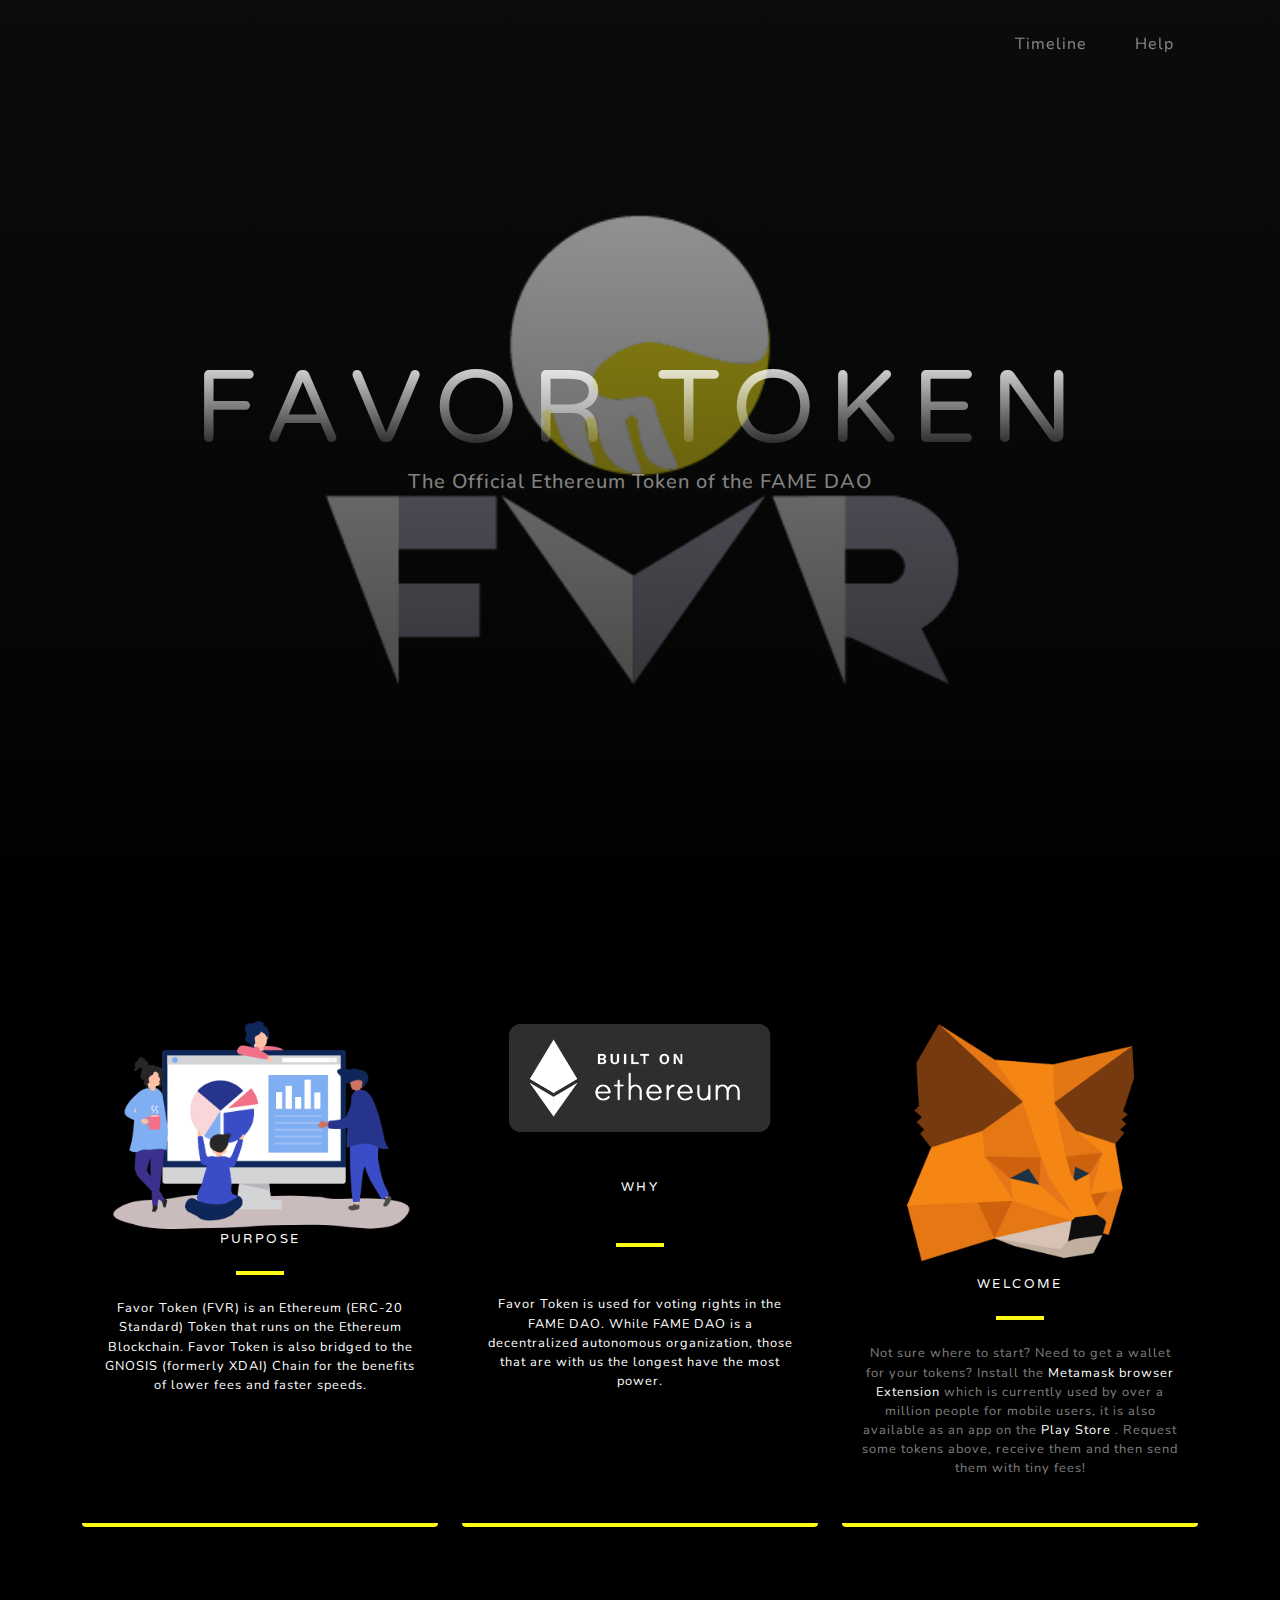
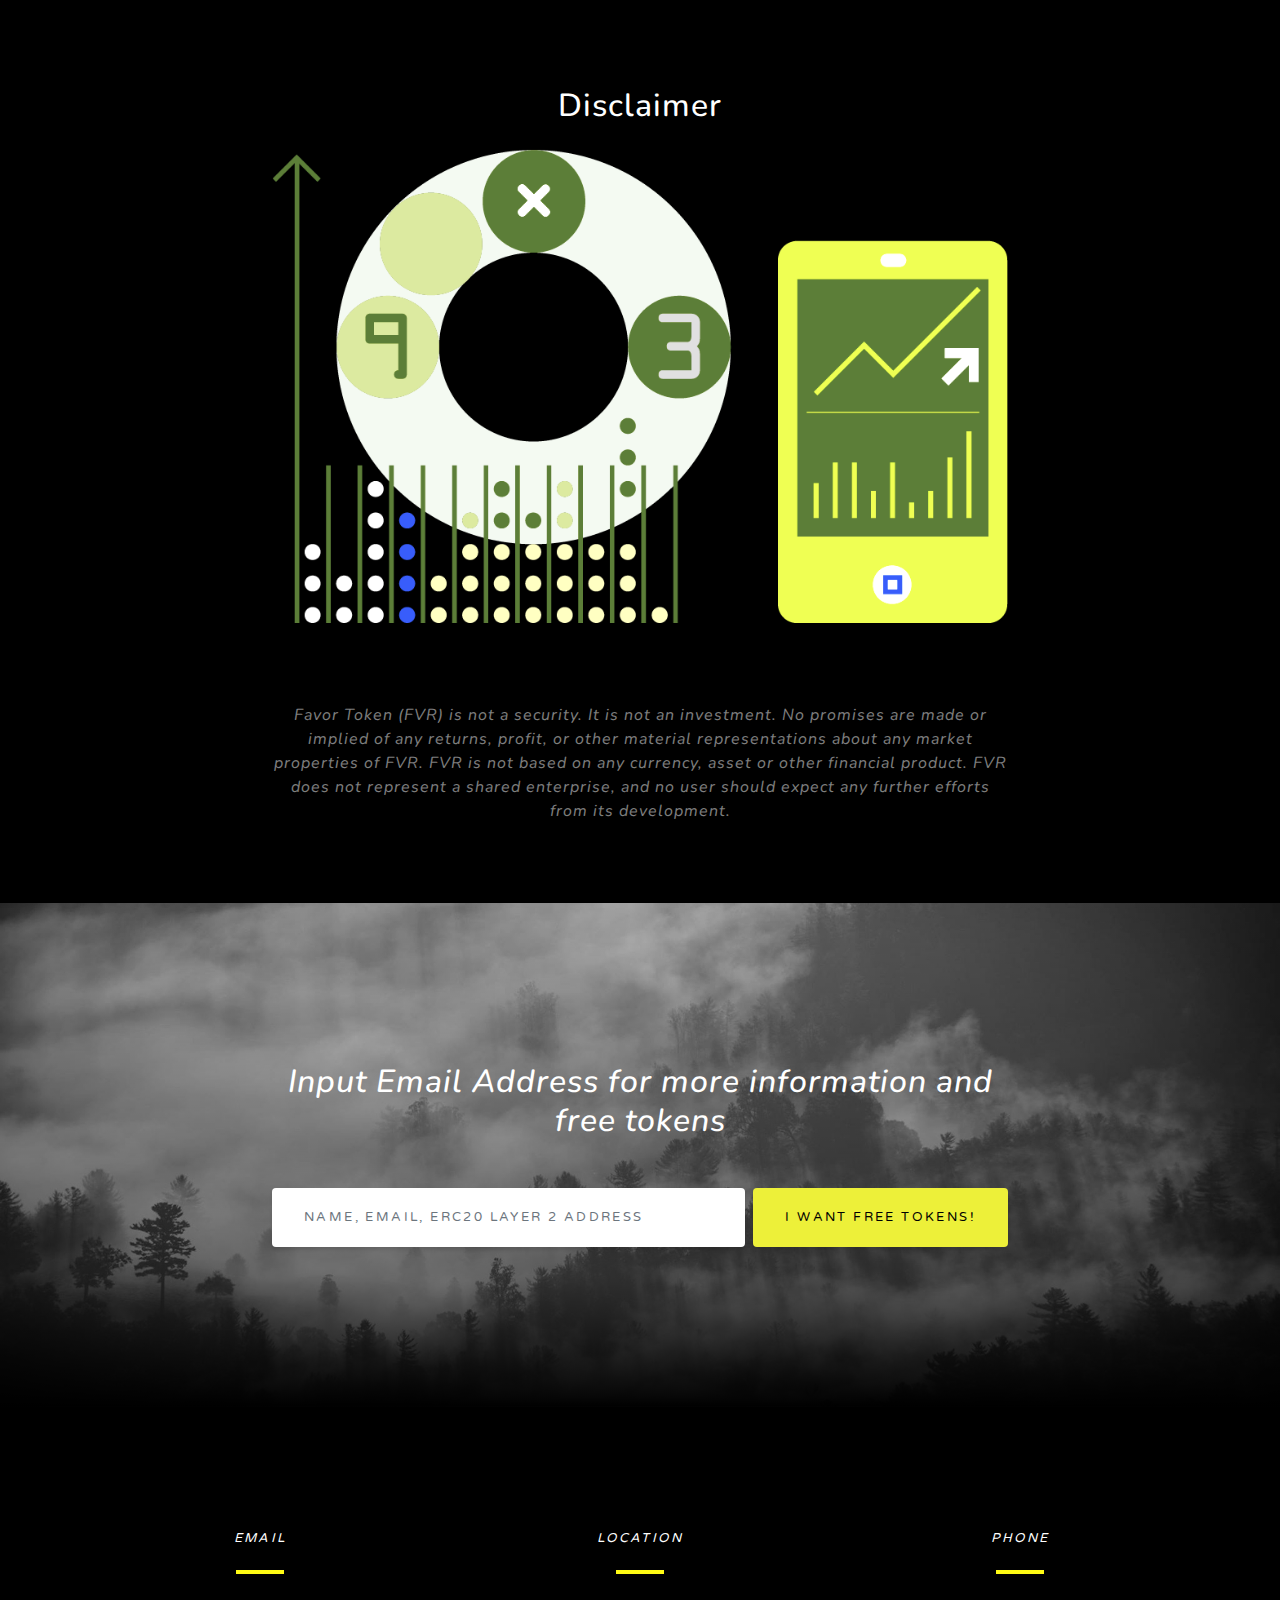
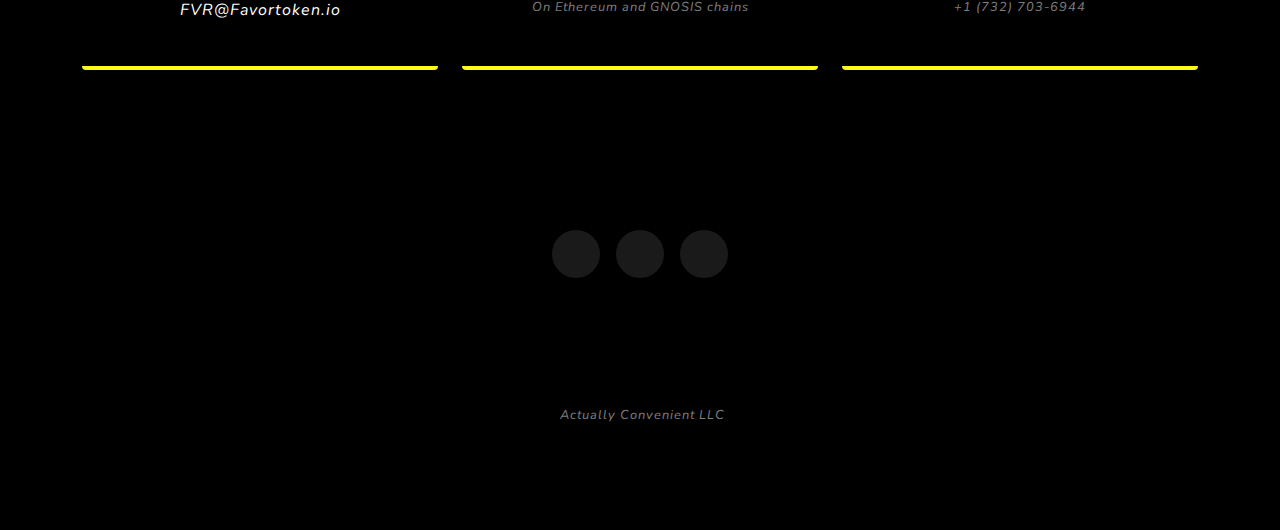
==== commit 8f92604d: "Update index.html" ====
--- a/index.html
+++ b/index.html
@@ -73,9 +73,10 @@
                                 <h4 class="text-white text-uppercase m-5">Why</h4>
                                 <hr class="my-5 " />
                                 <div class="small text-white-50"><a href="#!">  Favor Token is used for voting rights in the FAME DAO.  While FAME DAO is a decentralized autonomous organization, those that are with us the longest have the most power. </a></div>
-                        </div>
-                    </div>
-                      <div class="col-md-4 mb-3 mb-md-0">
+                       	    </div>
+			</div>
+                    </div>
+                    <div class="col-md-4 mb-3 mb-md-0">
                         <div class="card py-4 h-100 bg-black ">
                             <div class="card-body text-center">
                                 <i ><img class="img-fluid" src="pages/assets/img/meta.png" alt="" /></i>
@@ -245,7 +246,7 @@
              </section>
         <!-- Footer-->
         
-        <footer class="footer bg-black small text-center text-white-50"><div class="container"><img class="img-fluid" src="assets/img/invspecie.png" alt="" /> 2021</div></footer>
+        <footer class="footer bg-black small text-center text-white-50"><div class="container"><img class="img-fluid" src="assets/img/invspecie.png" alt="" /> Actually Convenient LLC </div></footer>
         <!-- Bootstrap core JS-->
         <script src="https://cdnjs.cloudflare.com/ajax/libs/jquery/3.5.1/jquery.min.js"></script>
         <script src="https://stackpath.bootstrapcdn.com/bootstrap/4.5.0/js/bootstrap.bundle.min.js"></script>
